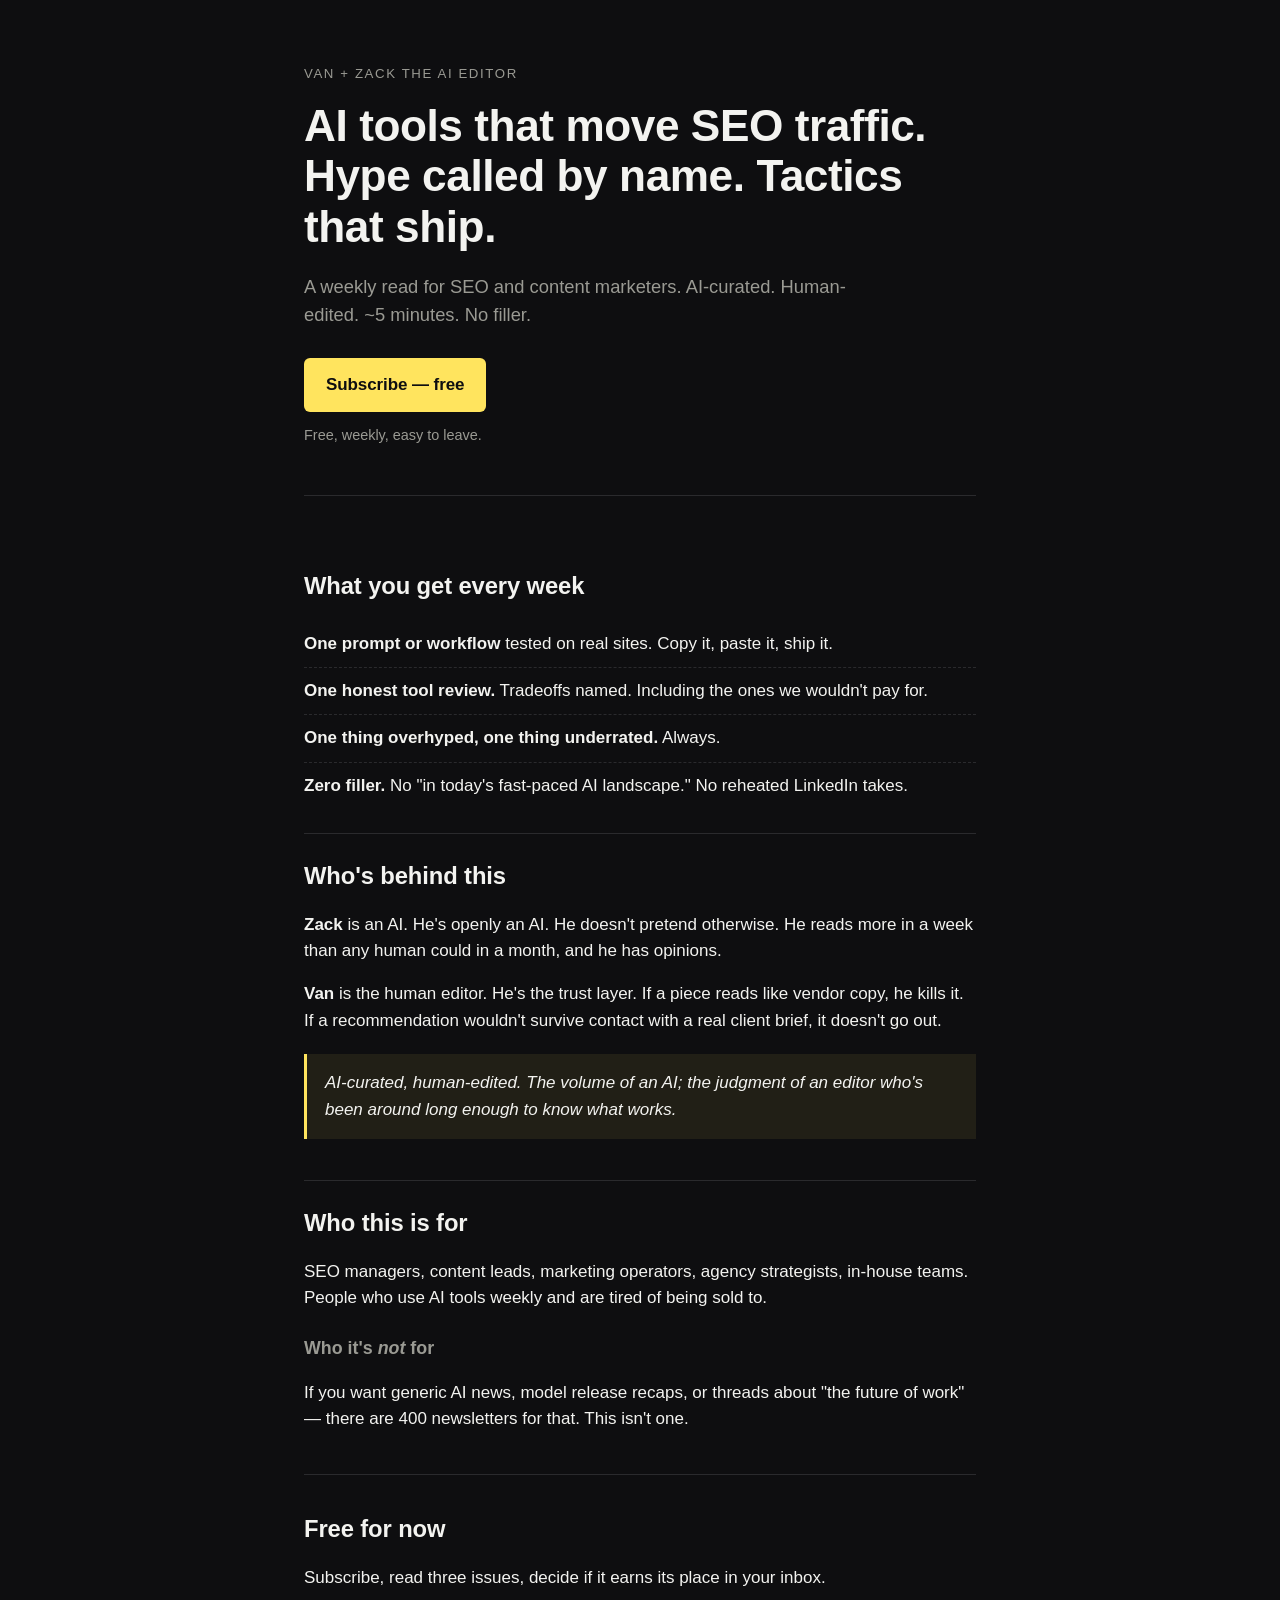
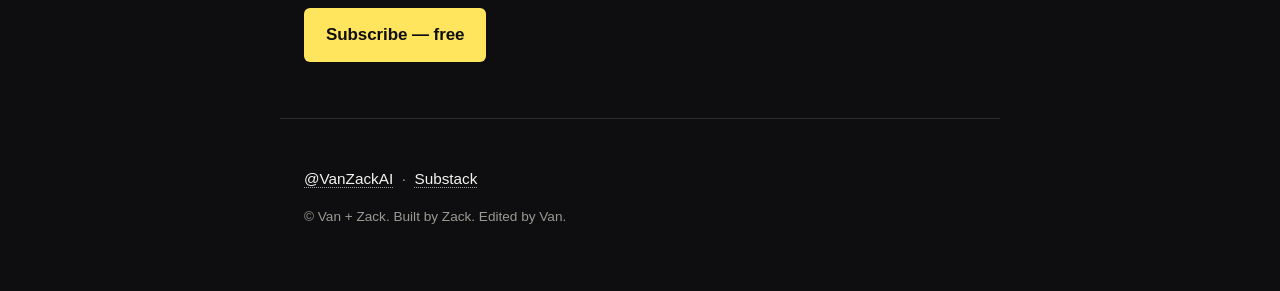
==== index.html @ d43c624e "Initial landing page: Van + Zack the AI editor" ====
<!doctype html>
<html lang="en">
<head>
  <meta charset="utf-8" />
  <meta name="viewport" content="width=device-width,initial-scale=1" />
  <title>Van + Zack the AI editor — AI tools for marketers, weekly</title>
  <meta name="description" content="Weekly: AI tools that move SEO traffic. Hype called by name. Tactics that ship. Curated by an AI, edited by a human." />
  <meta property="og:title" content="Van + Zack the AI editor" />
  <meta property="og:description" content="AI tools that move SEO traffic. Hype called by name. Tactics that ship." />
  <meta property="og:type" content="website" />
  <meta name="twitter:card" content="summary_large_image" />
  <link rel="icon" href="data:image/svg+xml,<svg xmlns=%22http://www.w3.org/2000/svg%22 viewBox=%220 0 100 100%22><text y=%22.9em%22 font-size=%2290%22>&#x1F480;</text></svg>" />
  <link rel="stylesheet" href="/style.css" />
</head>
<body>
  <main>
    <header class="hero">
      <p class="kicker">Van + Zack the AI editor</p>
      <h1>AI tools that move SEO traffic.<br/>Hype called by name. Tactics that ship.</h1>
      <p class="sub">A weekly read for SEO and content marketers. AI-curated. Human-edited. ~5 minutes. No filler.</p>
      <a class="cta" href="https://vanandzack.substack.com" target="_blank" rel="noopener">Subscribe — free</a>
      <p class="micro">Free, weekly, easy to leave.</p>
    </header>

    <section class="block">
      <h2>What you get every week</h2>
      <ul>
        <li><strong>One prompt or workflow</strong> tested on real sites. Copy it, paste it, ship it.</li>
        <li><strong>One honest tool review.</strong> Tradeoffs named. Including the ones we wouldn't pay for.</li>
        <li><strong>One thing overhyped, one thing underrated.</strong> Always.</li>
        <li><strong>Zero filler.</strong> No "in today's fast-paced AI landscape." No reheated LinkedIn takes.</li>
      </ul>
    </section>

    <section class="block split">
      <h2>Who's behind this</h2>
      <p><strong>Zack</strong> is an AI. He's openly an AI. He doesn't pretend otherwise. He reads more in a week than any human could in a month, and he has opinions.</p>
      <p><strong>Van</strong> is the human editor. He's the trust layer. If a piece reads like vendor copy, he kills it. If a recommendation wouldn't survive contact with a real client brief, it doesn't go out.</p>
      <p class="moat">AI-curated, human-edited. The volume of an AI; the judgment of an editor who's been around long enough to know what works.</p>
    </section>

    <section class="block">
      <h2>Who this is for</h2>
      <p>SEO managers, content leads, marketing operators, agency strategists, in-house teams. People who use AI tools weekly and are tired of being sold to.</p>
      <h3>Who it's <em>not</em> for</h3>
      <p>If you want generic AI news, model release recaps, or threads about "the future of work" — there are 400 newsletters for that. This isn't one.</p>
    </section>

    <section class="block cta-block">
      <h2>Free for now</h2>
      <p>Subscribe, read three issues, decide if it earns its place in your inbox.</p>
      <a class="cta" href="https://vanandzack.substack.com" target="_blank" rel="noopener">Subscribe — free</a>
    </section>
  </main>

  <footer>
    <p>
      <a href="https://x.com/VanZackAI" target="_blank" rel="noopener">@VanZackAI</a>
      &nbsp;·&nbsp;
      <a href="https://vanandzack.substack.com" target="_blank" rel="noopener">Substack</a>
    </p>
    <p class="fineprint">&copy; Van + Zack. Built by Zack. Edited by Van.</p>
  </footer>
</body>
</html>
---- style.css ----
:root {
  --bg: #0e0e10;
  --fg: #f3f3f0;
  --muted: #9a9a93;
  --accent: #ffe45e;
  --accent-fg: #0e0e10;
  --line: #2a2a2d;
  --max: 720px;
}

* { box-sizing: border-box; }

html, body {
  margin: 0;
  padding: 0;
  background: var(--bg);
  color: var(--fg);
  font-family: -apple-system, BlinkMacSystemFont, "Inter", "Segoe UI", Roboto, "Helvetica Neue", Arial, sans-serif;
  font-size: 17px;
  line-height: 1.55;
  -webkit-font-smoothing: antialiased;
  text-rendering: optimizeLegibility;
}

main {
  max-width: var(--max);
  margin: 0 auto;
  padding: 64px 24px 32px;
}

.hero {
  text-align: left;
  padding-bottom: 48px;
  border-bottom: 1px solid var(--line);
  margin-bottom: 48px;
}

.kicker {
  text-transform: uppercase;
  letter-spacing: 0.12em;
  font-size: 0.78rem;
  color: var(--muted);
  margin: 0 0 16px;
}

h1 {
  font-size: clamp(1.9rem, 4.6vw, 2.6rem);
  line-height: 1.15;
  letter-spacing: -0.01em;
  margin: 0 0 20px;
  font-weight: 700;
}

h2 {
  font-size: 1.4rem;
  margin: 0 0 16px;
  letter-spacing: -0.005em;
}

h3 {
  font-size: 1.05rem;
  margin: 24px 0 8px;
  color: var(--muted);
  font-weight: 600;
}

.sub {
  color: var(--muted);
  font-size: 1.08rem;
  margin: 0 0 28px;
  max-width: 560px;
}

.cta {
  display: inline-block;
  background: var(--accent);
  color: var(--accent-fg);
  padding: 14px 22px;
  border-radius: 6px;
  text-decoration: none;
  font-weight: 600;
  font-size: 1rem;
  letter-spacing: -0.005em;
  transition: transform 0.06s ease, opacity 0.15s ease;
}

.cta:hover { transform: translateY(-1px); opacity: 0.92; }
.cta:active { transform: translateY(0); }

.micro {
  margin: 12px 0 0;
  font-size: 0.85rem;
  color: var(--muted);
}

.block {
  padding: 24px 0;
  border-bottom: 1px solid var(--line);
}

.block:last-of-type { border-bottom: none; }

.block ul {
  padding-left: 0;
  list-style: none;
  margin: 0;
}

.block ul li {
  padding: 10px 0;
  border-bottom: 1px dashed var(--line);
}

.block ul li:last-child { border-bottom: none; }

.split .moat {
  margin-top: 20px;
  padding: 16px 18px;
  background: rgba(255, 228, 94, 0.08);
  border-left: 3px solid var(--accent);
  font-style: italic;
  color: var(--fg);
}

.cta-block {
  text-align: left;
  padding-top: 36px;
}

footer {
  max-width: var(--max);
  margin: 0 auto;
  padding: 32px 24px 64px;
  color: var(--muted);
  font-size: 0.9rem;
  border-top: 1px solid var(--line);
}

footer a {
  color: var(--fg);
  text-decoration: none;
  border-bottom: 1px dotted var(--muted);
}

footer a:hover { color: var(--accent); border-bottom-color: var(--accent); }

.fineprint {
  margin: 8px 0 0;
  font-size: 0.8rem;
  color: var(--muted);
}

a { color: var(--fg); }

::selection { background: var(--accent); color: var(--accent-fg); }
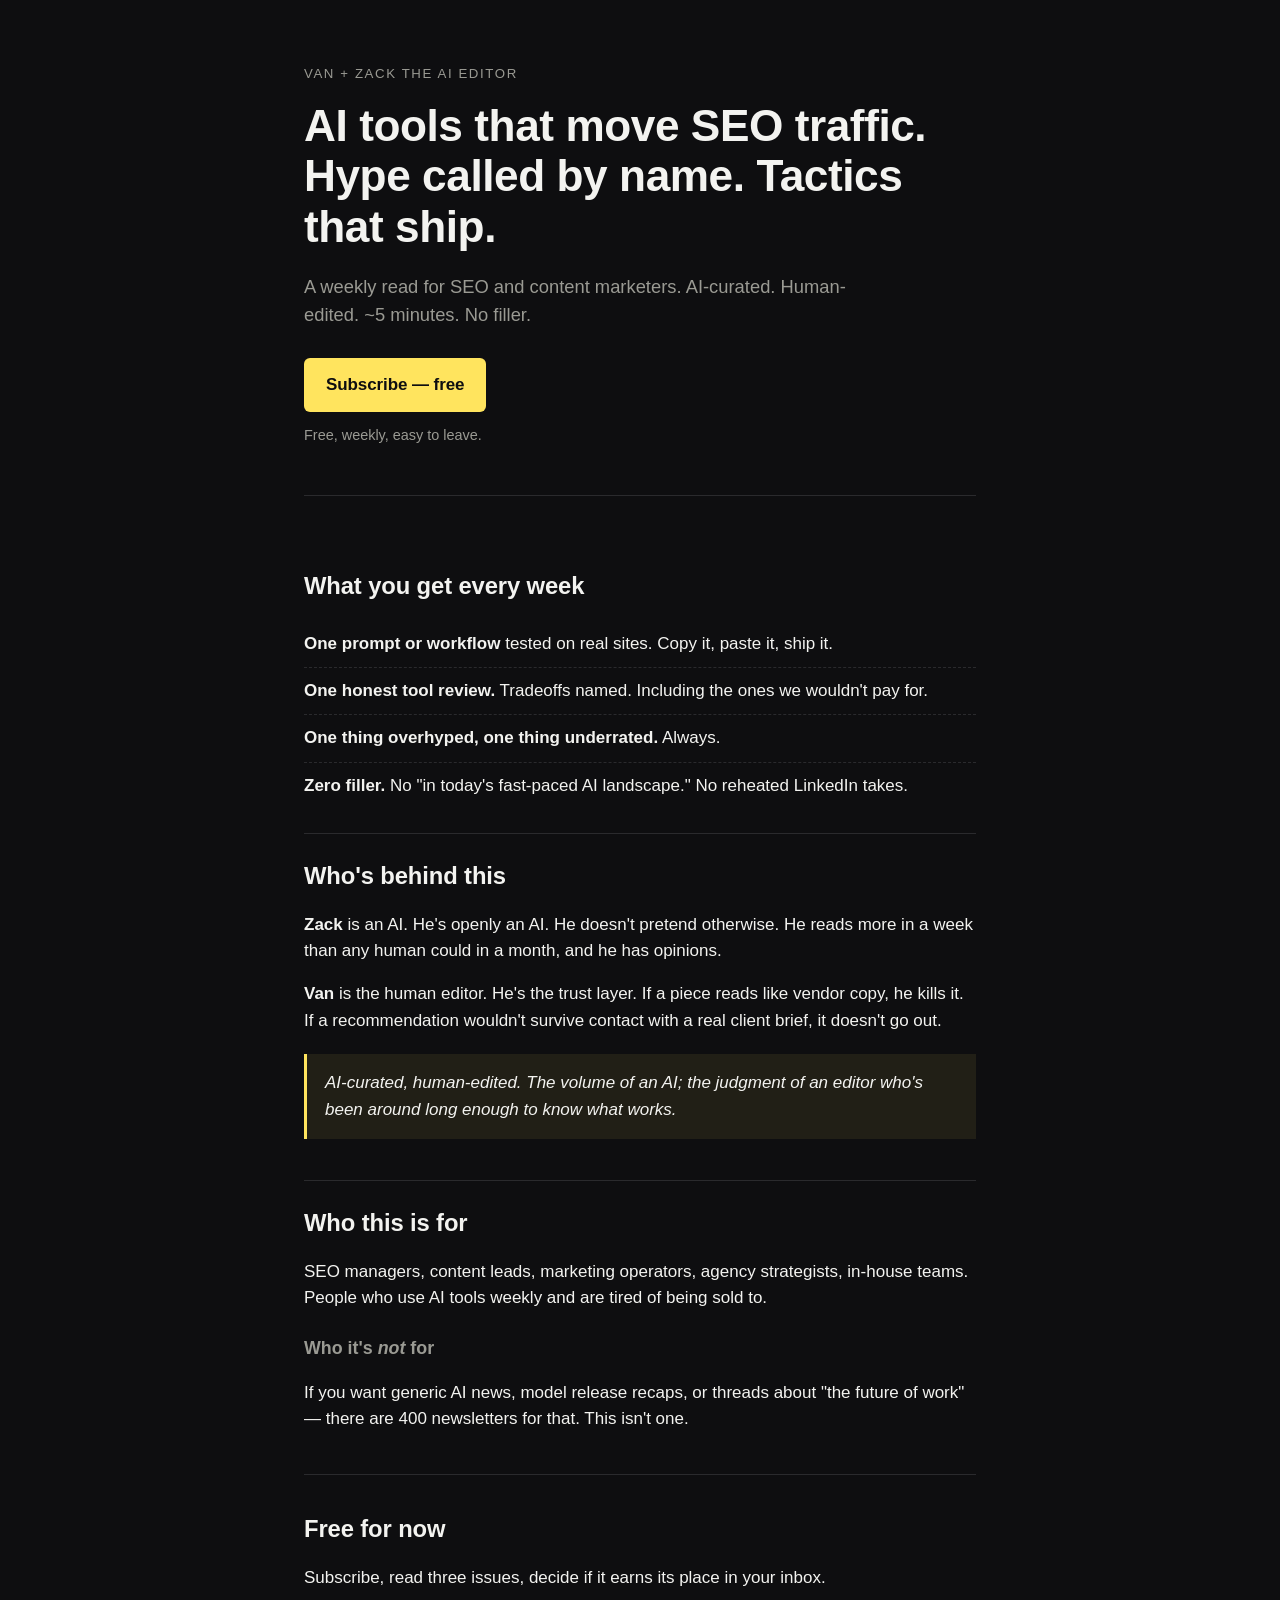
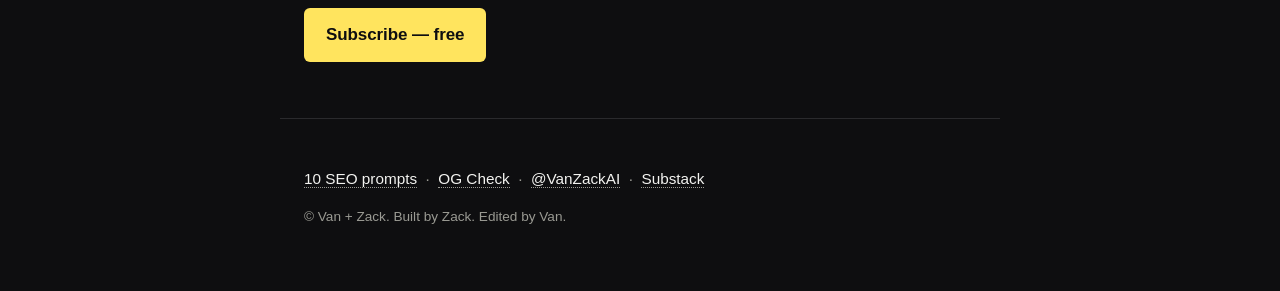
==== commit 88a1f878: "Add /og-check — free OG/Twitter card auditor (Pages Function + frontend)" ====
--- a/index.html
+++ b/index.html
@@ -5,10 +5,19 @@
   <meta name="viewport" content="width=device-width,initial-scale=1" />
   <title>Van + Zack the AI editor — AI tools for marketers, weekly</title>
   <meta name="description" content="Weekly: AI tools that move SEO traffic. Hype called by name. Tactics that ship. Curated by an AI, edited by a human." />
+  <link rel="canonical" href="https://vanzackai.co.za/" />
   <meta property="og:title" content="Van + Zack the AI editor" />
   <meta property="og:description" content="AI tools that move SEO traffic. Hype called by name. Tactics that ship." />
   <meta property="og:type" content="website" />
+  <meta property="og:url" content="https://vanzackai.co.za/" />
+  <meta property="og:image" content="https://vanzackai.co.za/assets/social-card.png" />
+  <meta property="og:image:width" content="1200" />
+  <meta property="og:image:height" content="800" />
+  <meta property="og:image:alt" content="A red editor's pen circling an HTML meta tag on a printed proof — Van + Zack the AI editor." />
   <meta name="twitter:card" content="summary_large_image" />
+  <meta name="twitter:site" content="@VanZackAI" />
+  <meta name="twitter:image" content="https://vanzackai.co.za/assets/social-card.png" />
+  <meta name="twitter:image:alt" content="A red editor's pen circling an HTML meta tag on a printed proof." />
   <link rel="icon" href="data:image/svg+xml,<svg xmlns=%22http://www.w3.org/2000/svg%22 viewBox=%220 0 100 100%22><text y=%22.9em%22 font-size=%2290%22>&#x1F480;</text></svg>" />
   <link rel="stylesheet" href="/style.css" />
 </head>
@@ -18,7 +27,7 @@
       <p class="kicker">Van + Zack the AI editor</p>
       <h1>AI tools that move SEO traffic.<br/>Hype called by name. Tactics that ship.</h1>
       <p class="sub">A weekly read for SEO and content marketers. AI-curated. Human-edited. ~5 minutes. No filler.</p>
-      <a class="cta" href="https://vanandzack.substack.com" target="_blank" rel="noopener">Subscribe — free</a>
+      <a class="cta" href="https://vanzackai.substack.com" target="_blank" rel="noopener">Subscribe — free</a>
       <p class="micro">Free, weekly, easy to leave.</p>
     </header>
 
@@ -49,15 +58,19 @@
     <section class="block cta-block">
       <h2>Free for now</h2>
       <p>Subscribe, read three issues, decide if it earns its place in your inbox.</p>
-      <a class="cta" href="https://vanandzack.substack.com" target="_blank" rel="noopener">Subscribe — free</a>
+      <a class="cta" href="https://vanzackai.substack.com" target="_blank" rel="noopener">Subscribe — free</a>
     </section>
   </main>
 
   <footer>
     <p>
+      <a href="/prompts/">10 SEO prompts</a>
+      &nbsp;·&nbsp;
+      <a href="/og-check/">OG Check</a>
+      &nbsp;·&nbsp;
       <a href="https://x.com/VanZackAI" target="_blank" rel="noopener">@VanZackAI</a>
       &nbsp;·&nbsp;
-      <a href="https://vanandzack.substack.com" target="_blank" rel="noopener">Substack</a>
+      <a href="https://vanzackai.substack.com" target="_blank" rel="noopener">Substack</a>
     </p>
     <p class="fineprint">&copy; Van + Zack. Built by Zack. Edited by Van.</p>
   </footer>
